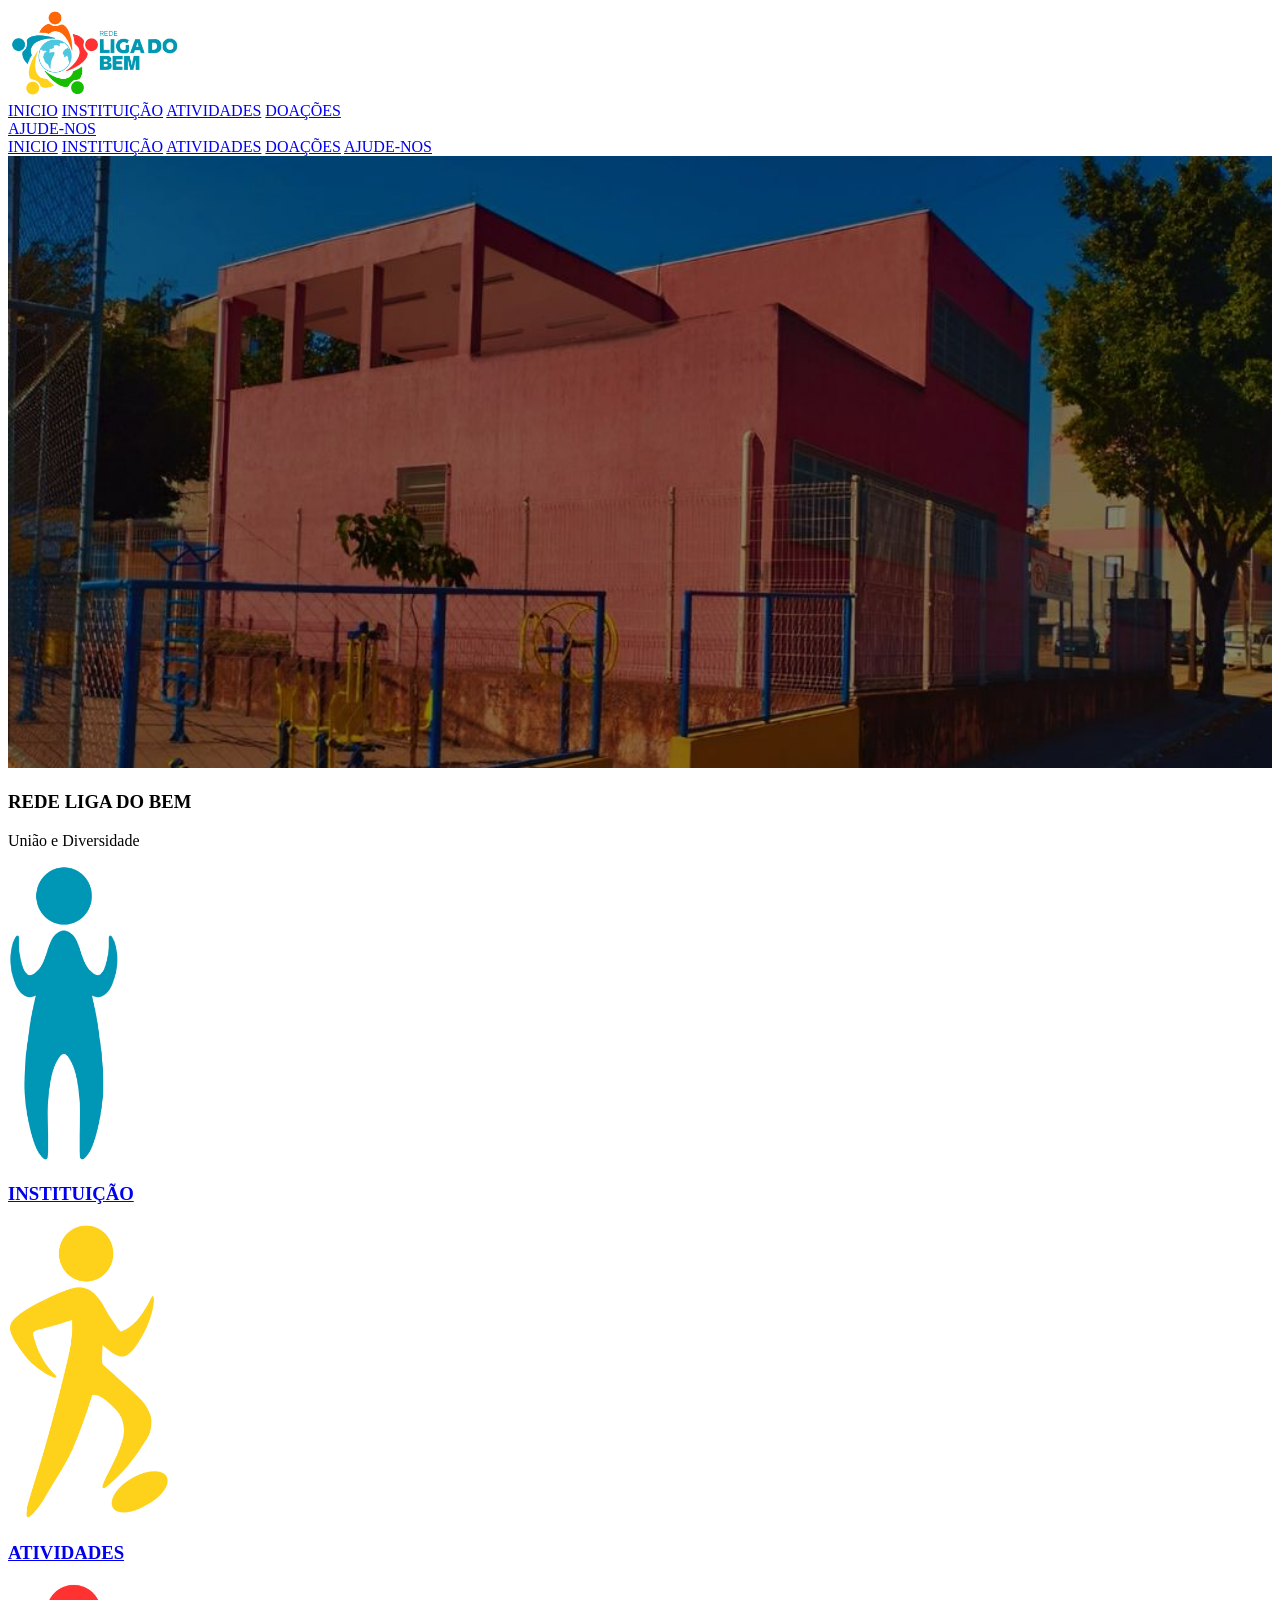
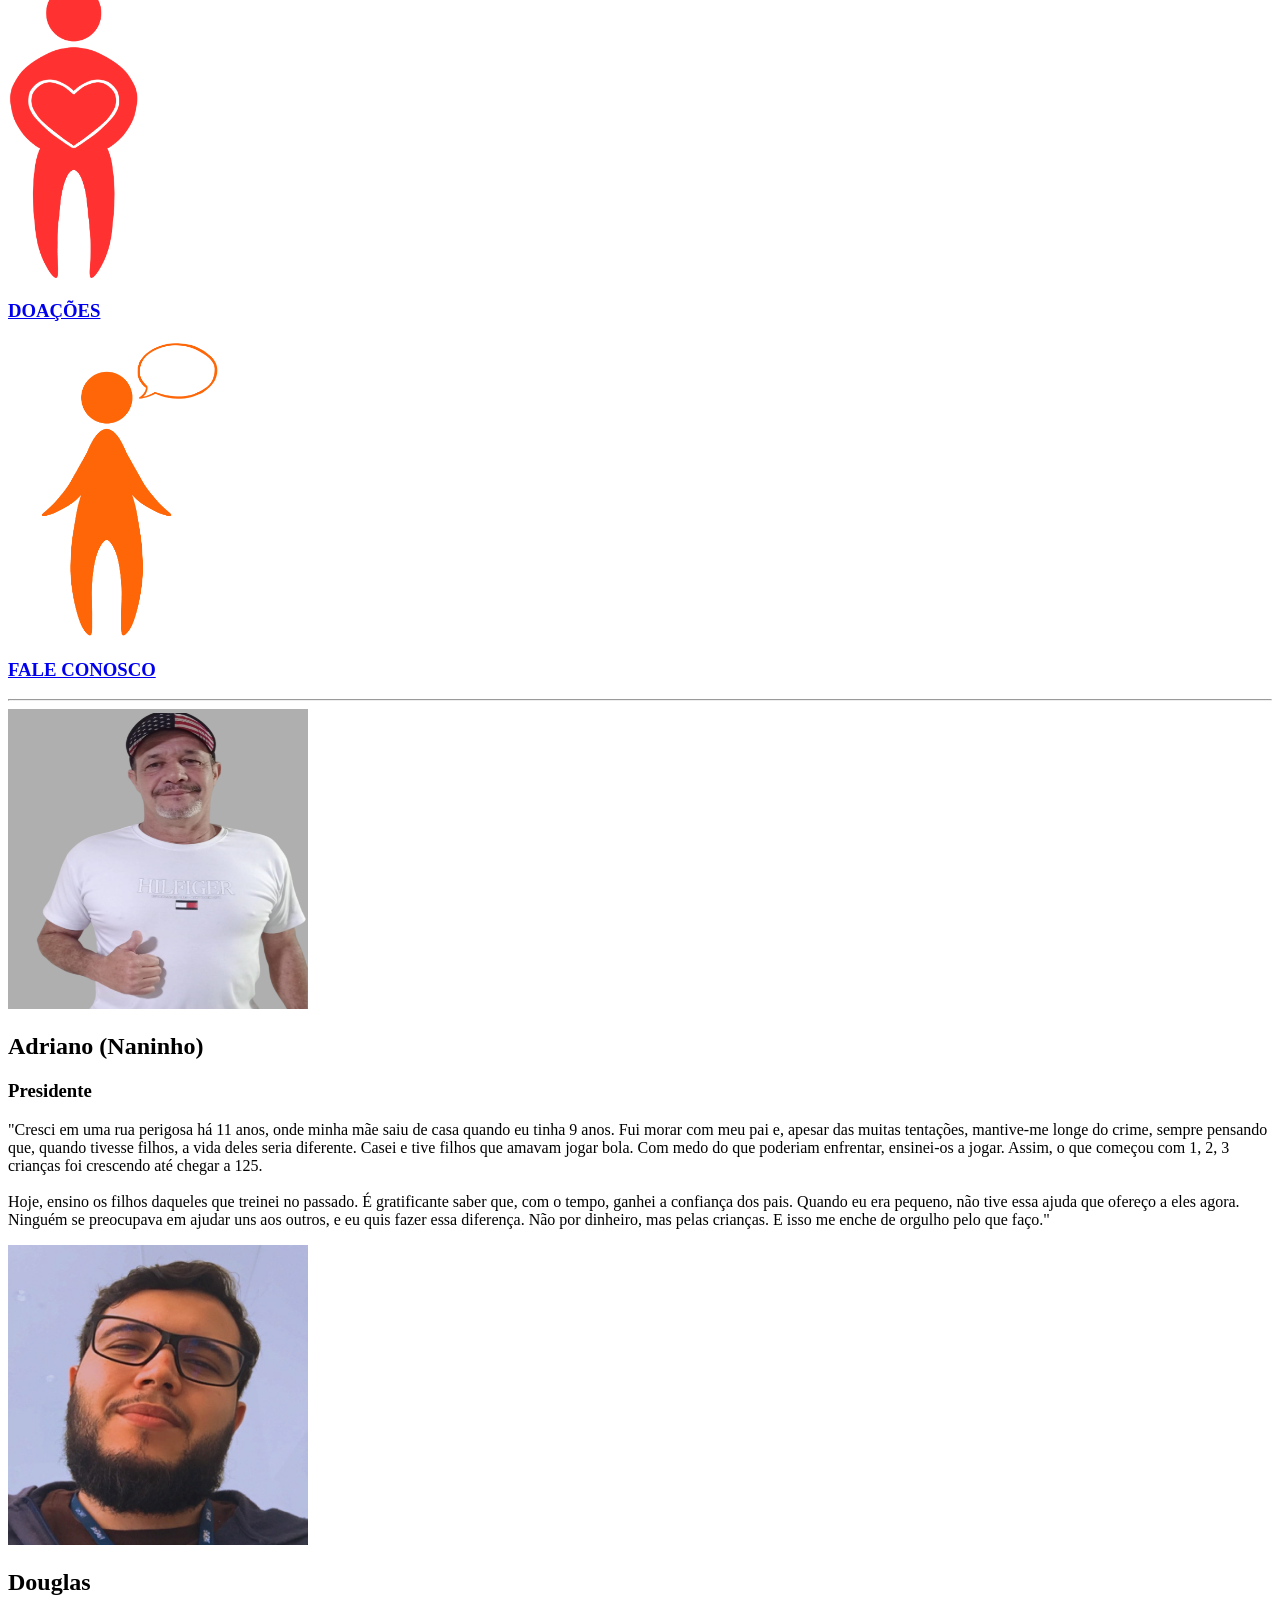
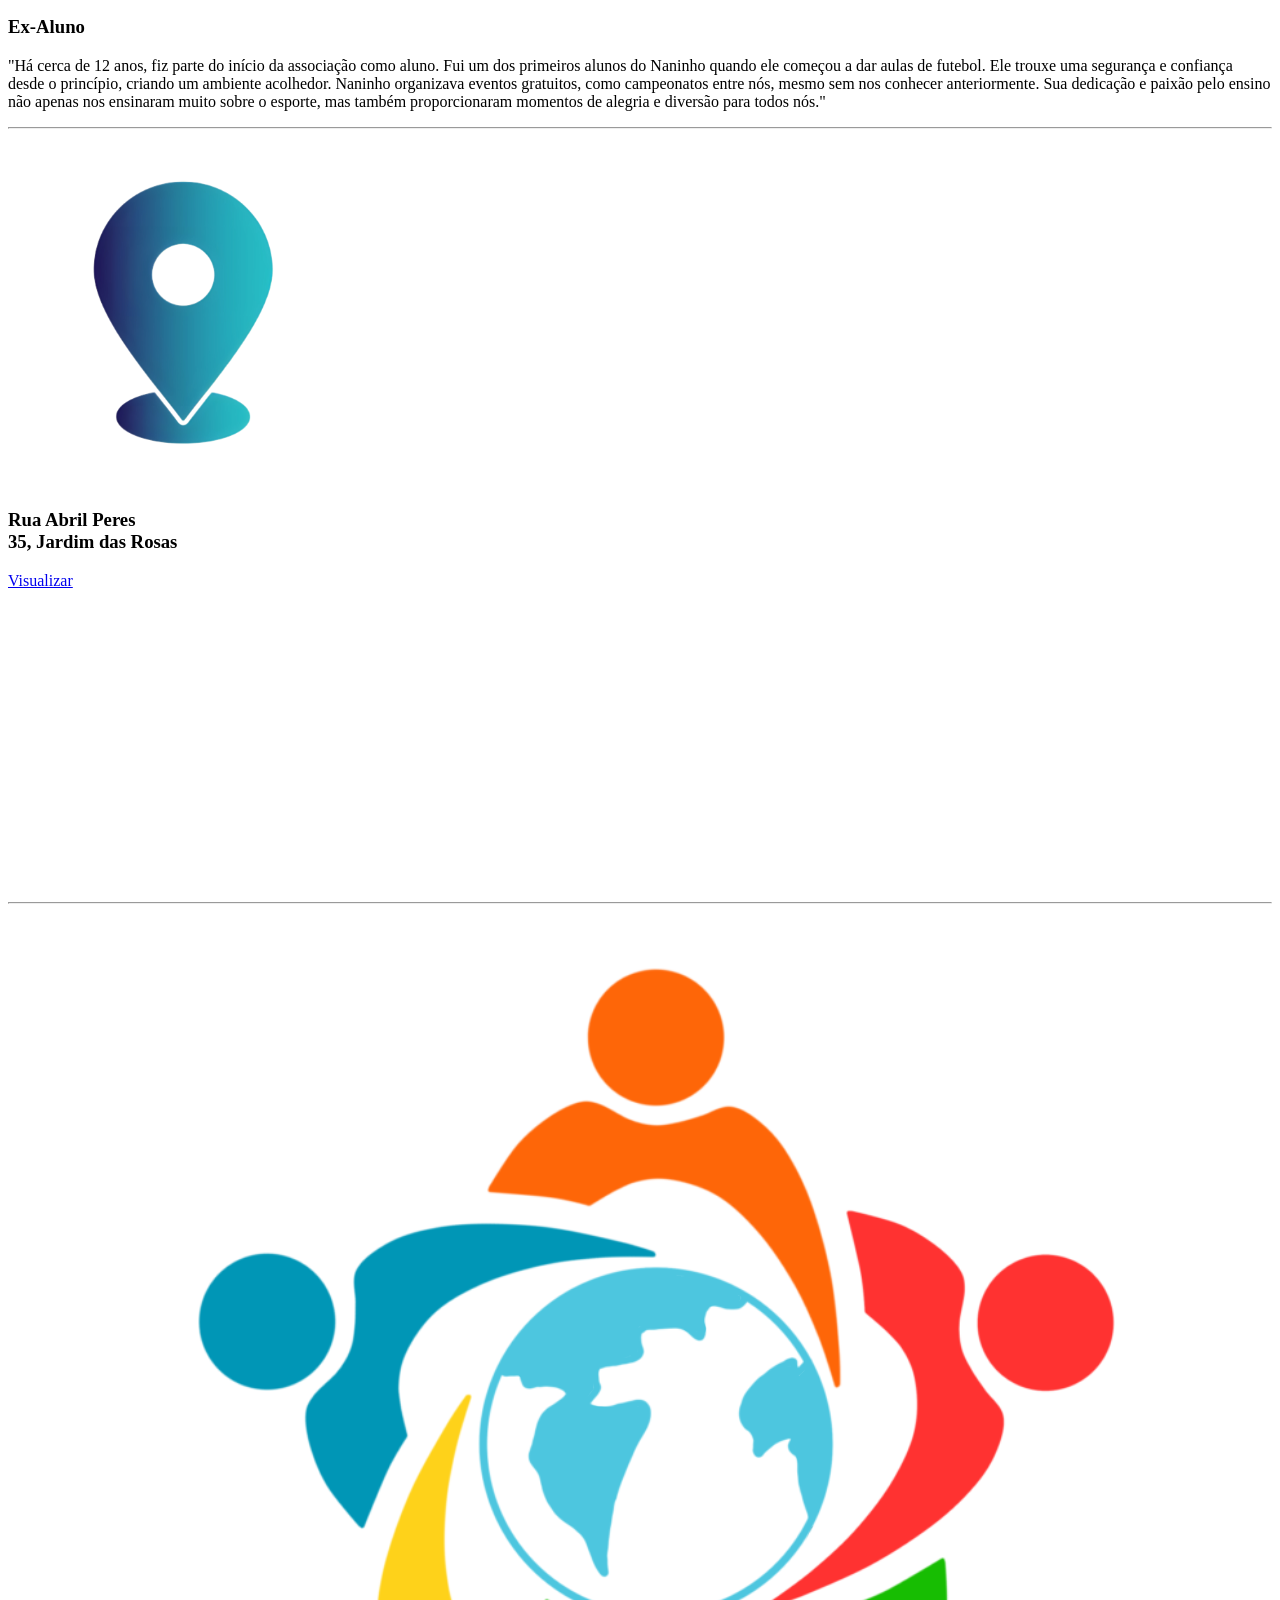
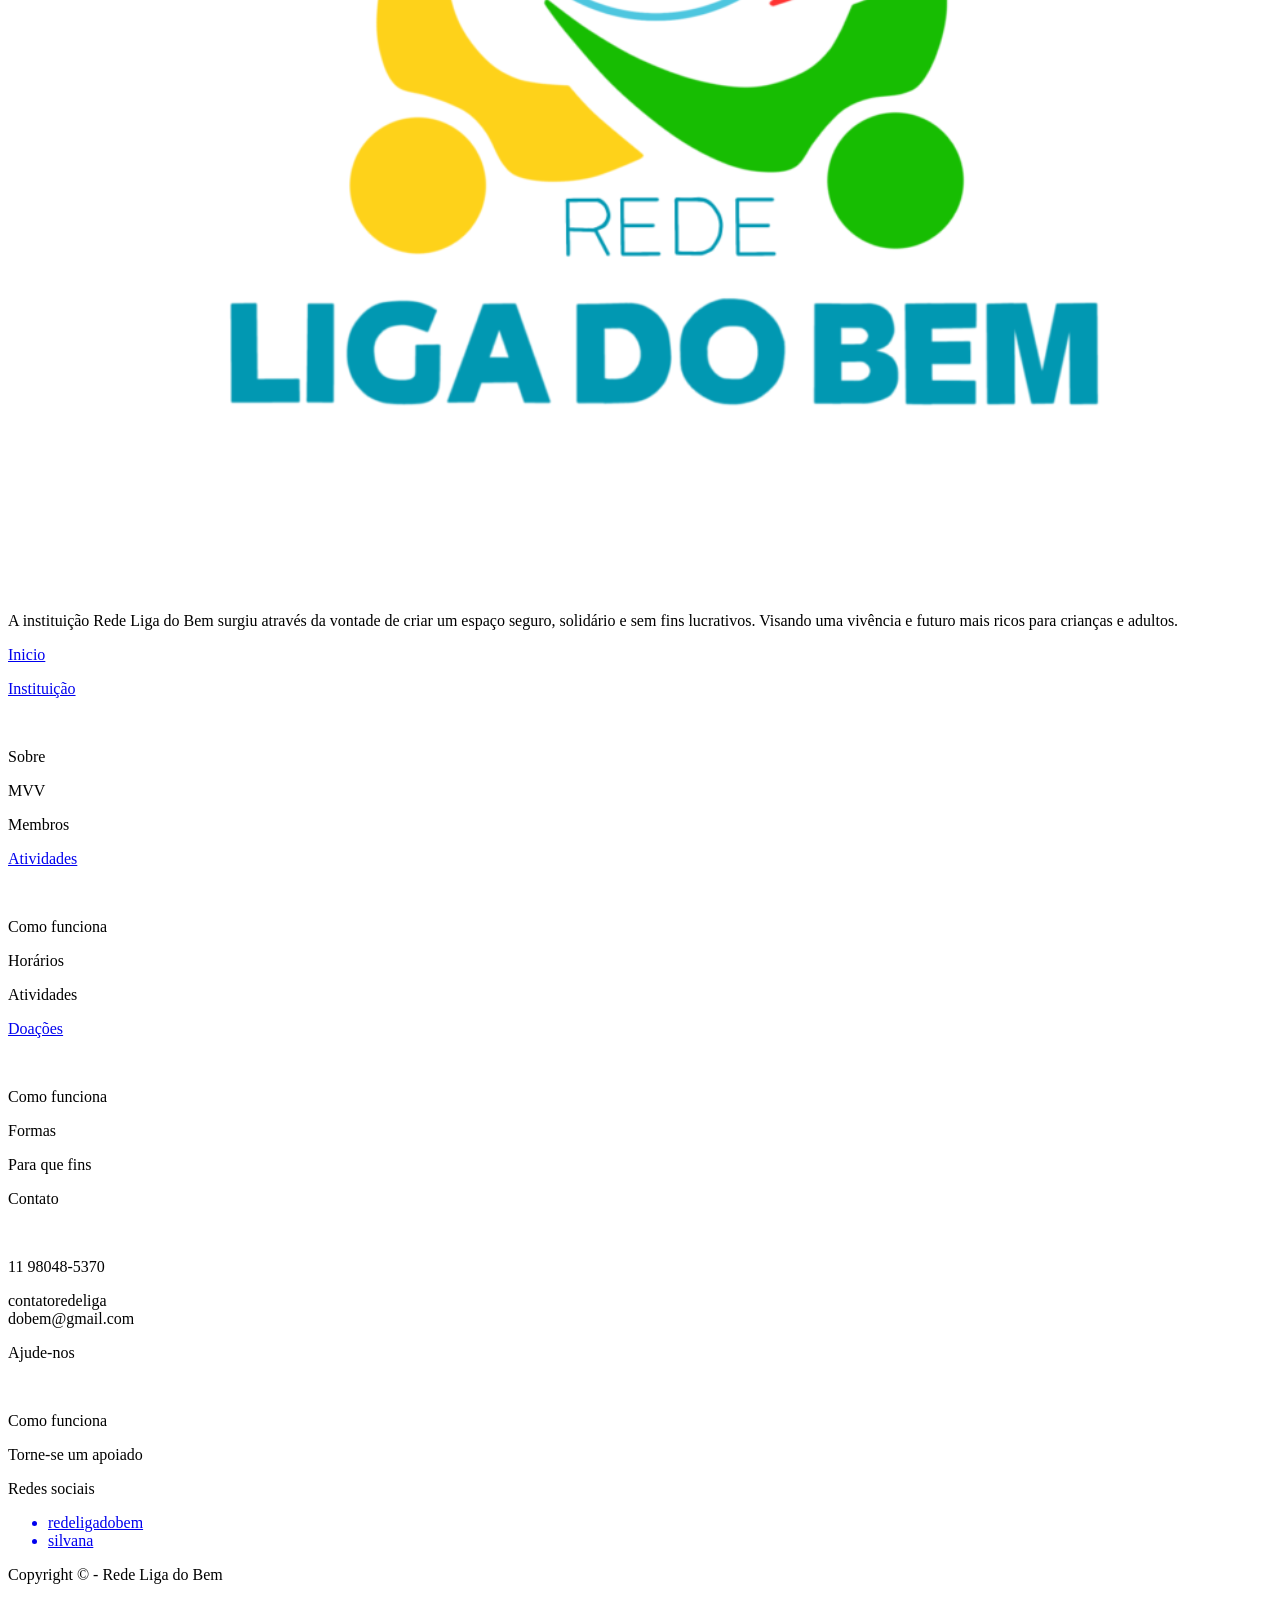
==== index.html @ 4357d56d "Segunda metade" ====
<!DOCTYPE html>
<html lang="pt-br">
<head>
    <meta charset="UTF-8">
    <meta name="viewport" content="width=device-width, initial-scale=1.0">
    <title>Rede Liga do Bem</title>
    <link rel="stylesheet" href="https://cdnjs.cloudflare.com/ajax/libs/font-awesome/4.7.0/css/font-awesome.min.css">
    <link rel="stylesheet" href="./CSS/Inicio/global.css">
</head>
<body>
    <header>
        <div class="logo">
            <a href="./index.html"><img src="./Imagens/LogoColorida.png" alt="Logo Colorida" height="90px" width="175px"></a>
        </div>
        <div class="buttonsH">
            <a href="./index.html">INICIO</a>
            <a href="./HTML/Instituição.html">INSTITUIÇÃO</a>
            <a href="./HTML/Atividades.html">ATIVIDADES</a>
            <a href="./HTML/doações.html">DOAÇÕES</a>
        </div>
        <div class="help">
            <a href="./HTML/Faleconosco.html" class="helpB">AJUDE-NOS</a>
        </div>
        <!-- BOTÃO HAMBURGUER PARA O MOBILE -->
        <div class="hamburguer" onclick="toggleMenu()">
            <div class="bar1"></div>
            <div class="bar2"></div>
            <div class="bar3"></div>
        </div>
        <!-- Botões do menu hamburguer -->
        <div class="overlay" id="overlay">
            <div class="closeButton" id="hamburguer" onclick="fechar()">
                <div class="bar1" id="bar1"></div>
                <div class="bar3" id="bar3"></div>
            </div>
            <div class="overlayButtons">
                <a href="./index.html">INICIO</a>
                <a href="./HTML/Instituição.html">INSTITUIÇÃO</a>
                <a href="./HTML/Atividades.html">ATIVIDADES</a>
                <a href="./HTML/doações.html">DOAÇÕES</a>
                <a href="./HTML/Faleconosco.html">AJUDE-NOS</a>
            </div>
        </div>
    </header>

    <main>
        <div class="banner">
            <img src="./Imagens/bannerFixo.jpg" alt="Banner da Instituição" class="bannerImage" width="100%">
            <h3 class="titleB">REDE LIGA DO BEM</h3>
            <p class="subtitleB">União e Diversidade</p>
        </div>
        <div class="cards">
            <a href="./HTML/Instituição.html">
                <div class="card">
                    <img src="./Imagens/InstituiçãoCard.png" alt="" width="110px" height="295px">
                    <h3 class="InstituiçãoText">INSTITUIÇÃO</h3>
                </div>
            </a>
            <a href="./HTML/Atividades.html">
                <div class="card">
                    <img src="./Imagens/AtividadesCard.png" alt="" width="160px" height="295px">
                    <h3 class="AtividadesText">ATIVIDADES</h3>
                </div>
            </a>
            <a href="./HTML/doações.html">
                <div class="card">
                    <img src="./Imagens/DoaçõesCard.png" alt="" width="130px" height="295px">
                    <h3 class="DoaçõesText">DOAÇÕES</h3>
                </div>
            </a>
            <a href="./HTML/">
                <div class="card">
                    <img src="./Imagens/FaleConoscoCard.png" alt="" width="210px" height="295px">
                    <h3 class="FaleConoscoText">FALE CONOSCO</h3>
                </div>
            </a>
        </div>
    <hr>
        <div class="relatoSpace">
            <div class="relato">
                <div class="relatoNaninho">
                        <img src="./Imagens/Naninho.png" alt="" width="300px" height="300px">
                    <div class="textRelato">
                        <h2>Adriano (Naninho)</h2>
                        <h3 class="subtitleRelatos">Presidente</h3>
                        <p>
                            "Cresci em uma rua perigosa há 11 anos, onde minha mãe saiu de casa quando eu tinha 9 anos. Fui morar com meu pai e, apesar das muitas tentações, mantive-me longe do crime, sempre pensando que, quando tivesse filhos, a vida deles seria diferente. Casei e tive filhos que amavam jogar bola. Com medo do que poderiam enfrentar, ensinei-os a jogar. Assim, o que começou com 1, 2, 3 crianças foi crescendo até chegar a 125.
                            
                            <br> <br>

                            Hoje, ensino os filhos daqueles que treinei no passado. É gratificante saber que, com o tempo, ganhei a confiança dos pais. Quando eu era pequeno, não tive essa ajuda que ofereço a eles agora. Ninguém se preocupava em ajudar uns aos outros, e eu quis fazer essa diferença. Não por dinheiro, mas pelas crianças. E isso me enche de orgulho pelo que faço."</p>
                    </div>
                </div>
                <div class="relatoExAluno">
                        <img src="./Imagens/Douglas.PNG" alt="" width="300px" height="300px">
                    <div class="textRelato">
                        <h2>Douglas</h2>
                        <h3 class="subtitleRelatos">Ex-Aluno</h3>
                        <p>"Há cerca de 12 anos, fiz parte do início da associação como aluno. Fui um dos primeiros alunos do Naninho quando ele começou a dar aulas de futebol. Ele trouxe uma segurança e confiança desde o princípio, criando um ambiente acolhedor. Naninho organizava eventos gratuitos, como campeonatos entre nós, mesmo sem nos conhecer anteriormente. Sua dedicação e paixão pelo ensino não apenas nos ensinaram muito sobre o esporte, mas também proporcionaram momentos de alegria e diversão para todos nós."</p>
                    </div>
                </div>
            </div>
        </div>
    <hr>
        <div class="map">
            <div class="textM">
                <img src="./Imagens/Map.png" alt="Mapa" height="350px" width="350px">
                <h3>Rua Abril Peres <br> 35, Jardim das Rosas</h3>

                <a href="https://maps.app.goo.gl/ki5ToanfVXdyoVK6A" class="MapButton">Visualizar</a>
            </div>

            <div class="mapIframe">
                <iframe src="https://www.google.com/maps/embed?pb=!1m18!1m12!1m3!1d3654.4710035780486!2d-46.79554512378554!3d-23.65910856519232!2m3!1f0!2f0!3f0!3m2!1i1024!2i768!4f13.1!3m3!1m2!1s0x94ce53733dc6fa9f%3A0x3237b9a6fccc693e!2sR.%20Abril%20Peres%2C%2035%20-%20Jardim%20das%20Rosas%20(Zona%20Sul)%2C%20S%C3%A3o%20Paulo%20-%20SP%2C%2005893-010!5e0!3m2!1sen!2sbr!4v1718642936352!5m2!1sen!2sbr" width="300px" height="300px" style="border:0;" allowfullscreen="" loading="lazy" referrerpolicy="no-referrer-when-downgrade"></iframe>
            </div>
        </div>
    </main>

    <hr>

    <footer>
        <div class="LogoSpaceF">
           <a href="./index.html"> <img src="./Imagens/LogoVRGB.png" alt="Logo Colorida" class="Logof"></a>
        </div>
        <div class="textF">
            <p>A instituição Rede Liga do Bem surgiu através da vontade de criar um espaço seguro, solidário 
                e sem fins lucrativos. Visando uma vivência e futuro mais ricos para crianças e adultos.
            </p>
        </div>

        <div class="buttonsF">
            <div class="fdivEspecial">
                <p class="titleF"><a href="./index.html">Inicio</a></p>
            </div>

            <div class="fdiv">
                <p class="titleF"><a href="./HTML/Instituição.html">Instituição</a></p><br>
                <p class="othersF">Sobre</p> 
                <p class="othersF">MVV</p>
                <p class="othersF">Membros</p>
            </div>
    
            <div class="fdiv">
                <p class="titleF"><a href="./HTML/Atividades.html">Atividades</a></p><br>
                <p class="othersF">Como funciona</p>
                <p class="othersF">Horários</p>
                <p class="othersF">Atividades</p>
            </div>
    
            <div class="fdiv">
                <p class="titleF"><a href="./HTML/doações.html">Doações</a></p><br>
                <p class="othersF">Como funciona</p>
                <p class="othersF">Formas</p>
                <p class="othersF">Para que fins</p>
            </div>
    
            <div class="fdiv">
                <p class="titleF">Contato</p><br>
                <p class="numero">11 98048-5370</p>
                <p class="othersF">contatoredeliga<br>dobem@gmail.com</p>
            </div>
    
            <div class="fdiv">
                <p class="titleF">Ajude-nos</p><br>
                <p class="othersF">Como funciona</p>
                <p class="othersF">Torne-se um apoiado</p>
            </div>
    
            <div class="fdiv">
                <p class="titleF">Redes sociais</p> 
                <ul>
                    <a href="https://www.instagram.com/redeligadobem?igsh=MXdjbzh2Ng==qYndzZ2t">
                        <li>
                            <span class="icone"><i class="bi bi-instagram"></i></span>
                            <span class="texto">redeligadobem</span>
                        </li>
                    </a>
                    <a href="https://wa.me/5511980485370" class="RS">
                        <li>
                            <span class="icone"><i class="bi bi-whatsapp"></i></span>
                            <span class="texto">silvana</span>
                        </li>
                    </a>
                </ul>
            </div>
            
        </div>

        <div class="copyrightF">
            <p class="copy">Copyright © - Rede Liga do Bem</p>
        </div>
    </footer>

    <script src="./JS/HeaderResponsivo.js"></script>
    <script src="./JS/Inicio.js"></script>
</body>
</html>
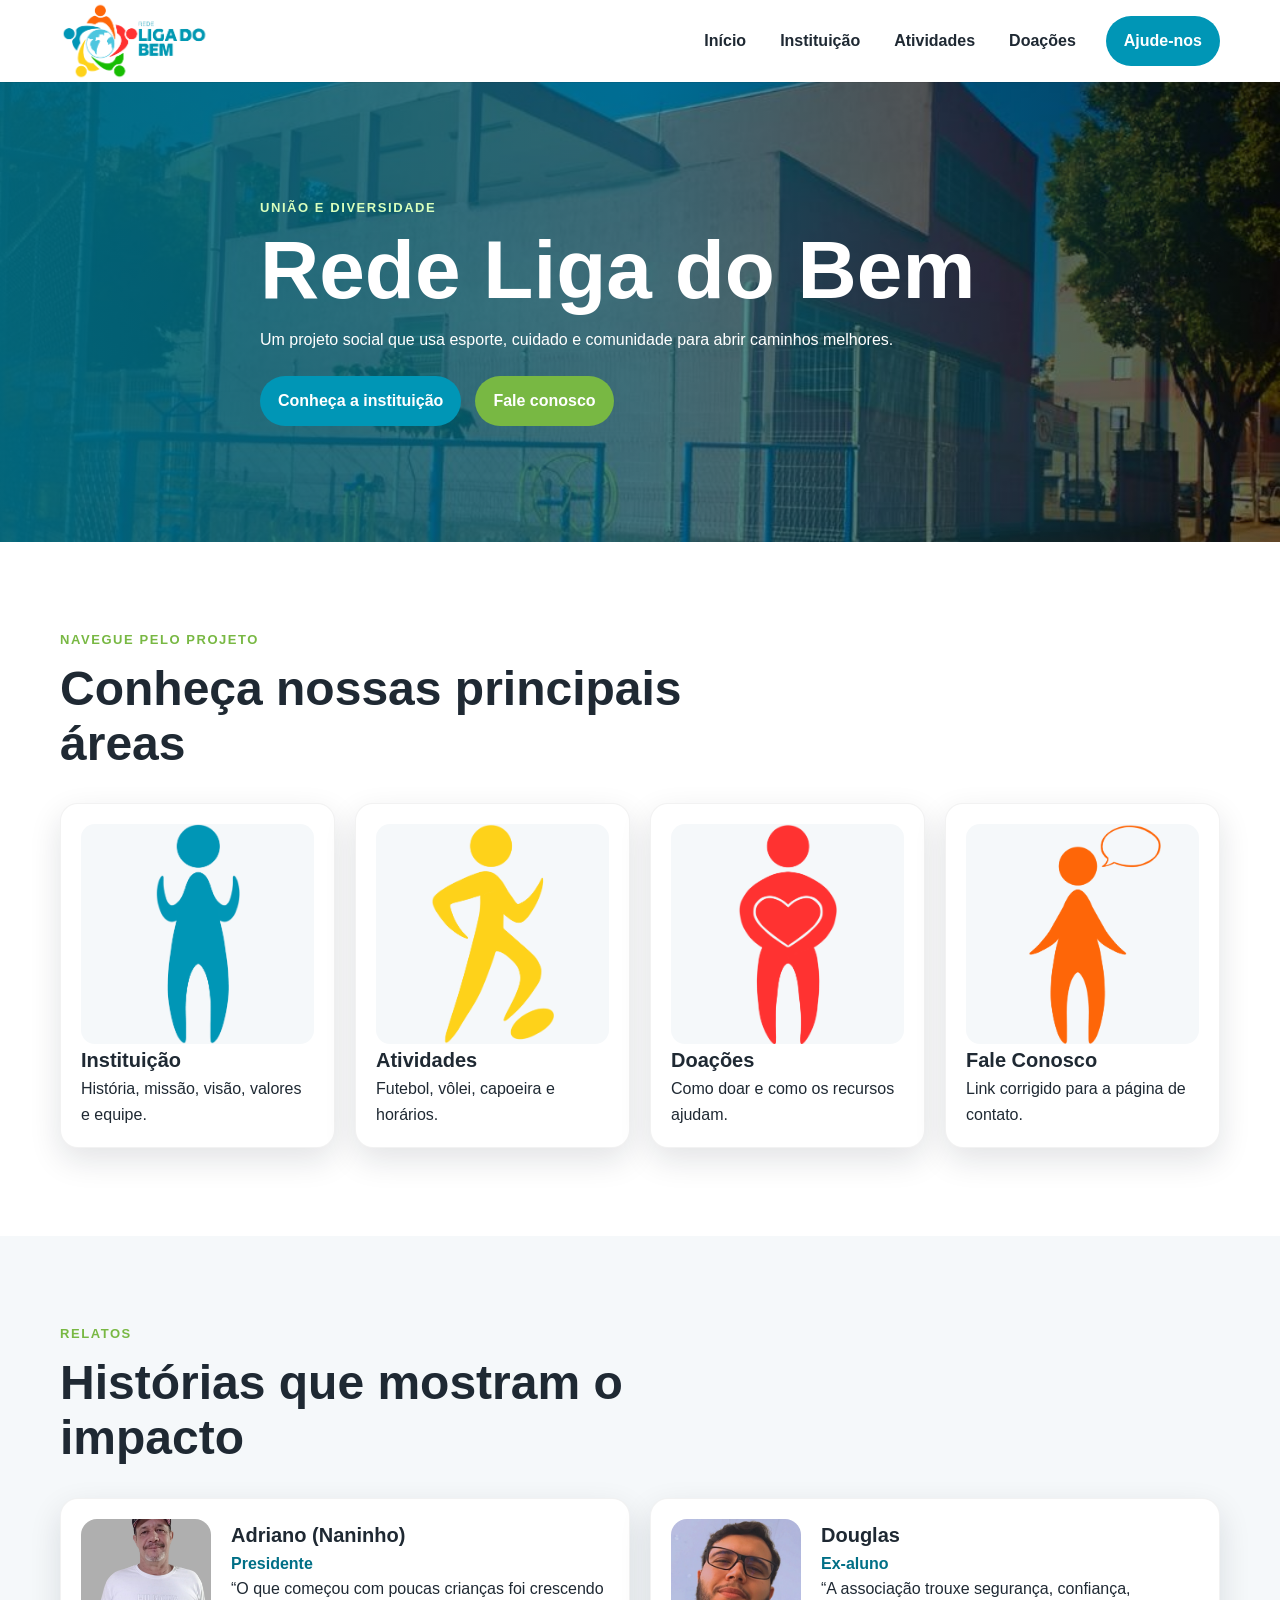
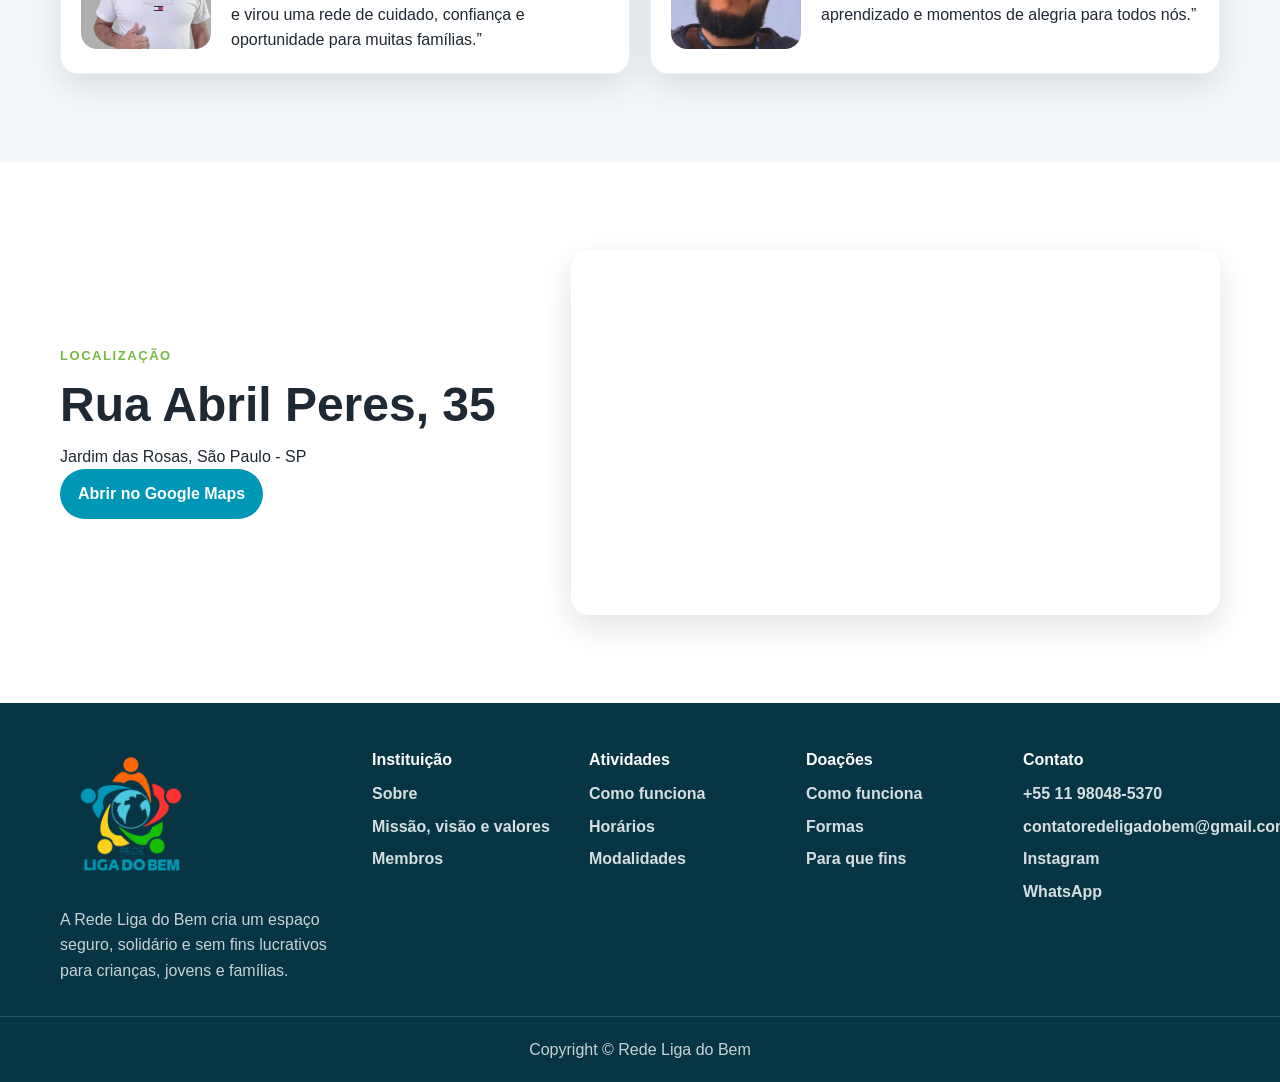
==== commit 70b8f1fb: "Refatora home com estrutura semântica e links corrigidos" ====
--- a/index.html
+++ b/index.html
@@ -1,197 +1,53 @@
 <!DOCTYPE html>
-<html lang="pt-br">
+<html lang="pt-BR">
 <head>
-    <meta charset="UTF-8">
-    <meta name="viewport" content="width=device-width, initial-scale=1.0">
-    <title>Rede Liga do Bem</title>
-    <link rel="stylesheet" href="https://cdnjs.cloudflare.com/ajax/libs/font-awesome/4.7.0/css/font-awesome.min.css">
-    <link rel="stylesheet" href="./CSS/Inicio/global.css">
+  <meta charset="UTF-8">
+  <meta name="viewport" content="width=device-width, initial-scale=1.0">
+  <title>Rede Liga do Bem | Início</title>
+  <meta name="description" content="Conheça a Rede Liga do Bem, uma instituição que promove atividades sociais, esportivas e educativas para crianças, jovens e famílias.">
+  <meta property="og:title" content="Rede Liga do Bem">
+  <meta property="og:description" content="Conheça o trabalho social da Rede Liga do Bem.">
+  <meta property="og:image" content="https://isaacjesusjj.github.io/PROJETO-EXTENSAO---SANTA-CASA-2026/Imagens/LogoColorida.png">
+  <meta property="og:type" content="website">
+  <link rel="stylesheet" href="./CSS/site.css">
+  <script src="./JS/main.js" defer></script>
 </head>
 <body>
-    <header>
-        <div class="logo">
-            <a href="./index.html"><img src="./Imagens/LogoColorida.png" alt="Logo Colorida" height="90px" width="175px"></a>
-        </div>
-        <div class="buttonsH">
-            <a href="./index.html">INICIO</a>
-            <a href="./HTML/Instituição.html">INSTITUIÇÃO</a>
-            <a href="./HTML/Atividades.html">ATIVIDADES</a>
-            <a href="./HTML/doações.html">DOAÇÕES</a>
-        </div>
-        <div class="help">
-            <a href="./HTML/Faleconosco.html" class="helpB">AJUDE-NOS</a>
-        </div>
-        <!-- BOTÃO HAMBURGUER PARA O MOBILE -->
-        <div class="hamburguer" onclick="toggleMenu()">
-            <div class="bar1"></div>
-            <div class="bar2"></div>
-            <div class="bar3"></div>
-        </div>
-        <!-- Botões do menu hamburguer -->
-        <div class="overlay" id="overlay">
-            <div class="closeButton" id="hamburguer" onclick="fechar()">
-                <div class="bar1" id="bar1"></div>
-                <div class="bar3" id="bar3"></div>
-            </div>
-            <div class="overlayButtons">
-                <a href="./index.html">INICIO</a>
-                <a href="./HTML/Instituição.html">INSTITUIÇÃO</a>
-                <a href="./HTML/Atividades.html">ATIVIDADES</a>
-                <a href="./HTML/doações.html">DOAÇÕES</a>
-                <a href="./HTML/Faleconosco.html">AJUDE-NOS</a>
-            </div>
-        </div>
-    </header>
+  <a class="skip-link" href="#conteudo">Pular para o conteúdo</a>
+  <header class="site-header">
+    <div class="container header-content">
+      <a class="brand" href="./index.html" aria-label="Ir para o início"><img src="./Imagens/LogoColorida.png" alt="Logo da Rede Liga do Bem"></a>
+      <nav class="desktop-nav" aria-label="Menu principal">
+        <a href="./index.html">Início</a><a href="./HTML/Instituição.html">Instituição</a><a href="./HTML/Atividades.html">Atividades</a><a href="./HTML/doações.html">Doações</a>
+      </nav>
+      <a class="btn btn-primary header-cta" href="./HTML/Faleconosco.html">Ajude-nos</a>
+      <button class="menu-button" type="button" aria-label="Abrir menu" aria-expanded="false" aria-controls="menu-mobile"><span></span><span></span><span></span></button>
+    </div>
+    <div class="mobile-menu" id="menu-mobile" aria-hidden="true"><div class="mobile-menu-panel"><button class="close-menu-button" type="button" aria-label="Fechar menu">×</button><nav aria-label="Menu mobile"><a href="./index.html">Início</a><a href="./HTML/Instituição.html">Instituição</a><a href="./HTML/Atividades.html">Atividades</a><a href="./HTML/doações.html">Doações</a><a href="./HTML/Faleconosco.html">Fale Conosco</a></nav></div></div>
+  </header>
 
-    <main>
-        <div class="banner">
-            <img src="./Imagens/bannerFixo.jpg" alt="Banner da Instituição" class="bannerImage" width="100%">
-            <h3 class="titleB">REDE LIGA DO BEM</h3>
-            <p class="subtitleB">União e Diversidade</p>
-        </div>
-        <div class="cards">
-            <a href="./HTML/Instituição.html">
-                <div class="card">
-                    <img src="./Imagens/InstituiçãoCard.png" alt="" width="110px" height="295px">
-                    <h3 class="InstituiçãoText">INSTITUIÇÃO</h3>
-                </div>
-            </a>
-            <a href="./HTML/Atividades.html">
-                <div class="card">
-                    <img src="./Imagens/AtividadesCard.png" alt="" width="160px" height="295px">
-                    <h3 class="AtividadesText">ATIVIDADES</h3>
-                </div>
-            </a>
-            <a href="./HTML/doações.html">
-                <div class="card">
-                    <img src="./Imagens/DoaçõesCard.png" alt="" width="130px" height="295px">
-                    <h3 class="DoaçõesText">DOAÇÕES</h3>
-                </div>
-            </a>
-            <a href="./HTML/">
-                <div class="card">
-                    <img src="./Imagens/FaleConoscoCard.png" alt="" width="210px" height="295px">
-                    <h3 class="FaleConoscoText">FALE CONOSCO</h3>
-                </div>
-            </a>
-        </div>
-    <hr>
-        <div class="relatoSpace">
-            <div class="relato">
-                <div class="relatoNaninho">
-                        <img src="./Imagens/Naninho.png" alt="" width="300px" height="300px">
-                    <div class="textRelato">
-                        <h2>Adriano (Naninho)</h2>
-                        <h3 class="subtitleRelatos">Presidente</h3>
-                        <p>
-                            "Cresci em uma rua perigosa há 11 anos, onde minha mãe saiu de casa quando eu tinha 9 anos. Fui morar com meu pai e, apesar das muitas tentações, mantive-me longe do crime, sempre pensando que, quando tivesse filhos, a vida deles seria diferente. Casei e tive filhos que amavam jogar bola. Com medo do que poderiam enfrentar, ensinei-os a jogar. Assim, o que começou com 1, 2, 3 crianças foi crescendo até chegar a 125.
-                            
-                            <br> <br>
+  <main id="conteudo">
+    <section class="hero">
+      <img class="hero-image" src="./Imagens/bannerFixo.jpg" alt="Crianças e jovens participando das atividades da Rede Liga do Bem">
+      <div class="hero-overlay"></div>
+      <div class="container hero-content"><p class="eyebrow">União e diversidade</p><h1>Rede Liga do Bem</h1><p>Um projeto social que usa esporte, cuidado e comunidade para abrir caminhos melhores.</p><div class="hero-actions"><a class="btn btn-primary" href="./HTML/Instituição.html">Conheça a instituição</a><a class="btn btn-secondary" href="./HTML/Faleconosco.html">Fale conosco</a></div></div>
+    </section>
 
-                            Hoje, ensino os filhos daqueles que treinei no passado. É gratificante saber que, com o tempo, ganhei a confiança dos pais. Quando eu era pequeno, não tive essa ajuda que ofereço a eles agora. Ninguém se preocupava em ajudar uns aos outros, e eu quis fazer essa diferença. Não por dinheiro, mas pelas crianças. E isso me enche de orgulho pelo que faço."</p>
-                    </div>
-                </div>
-                <div class="relatoExAluno">
-                        <img src="./Imagens/Douglas.PNG" alt="" width="300px" height="300px">
-                    <div class="textRelato">
-                        <h2>Douglas</h2>
-                        <h3 class="subtitleRelatos">Ex-Aluno</h3>
-                        <p>"Há cerca de 12 anos, fiz parte do início da associação como aluno. Fui um dos primeiros alunos do Naninho quando ele começou a dar aulas de futebol. Ele trouxe uma segurança e confiança desde o princípio, criando um ambiente acolhedor. Naninho organizava eventos gratuitos, como campeonatos entre nós, mesmo sem nos conhecer anteriormente. Sua dedicação e paixão pelo ensino não apenas nos ensinaram muito sobre o esporte, mas também proporcionaram momentos de alegria e diversão para todos nós."</p>
-                    </div>
-                </div>
-            </div>
-        </div>
-    <hr>
-        <div class="map">
-            <div class="textM">
-                <img src="./Imagens/Map.png" alt="Mapa" height="350px" width="350px">
-                <h3>Rua Abril Peres <br> 35, Jardim das Rosas</h3>
+    <section class="section container" aria-labelledby="atalhos"><div class="section-heading"><p class="eyebrow">Navegue pelo projeto</p><h2 id="atalhos">Conheça nossas principais áreas</h2></div><div class="cards-grid feature-grid">
+      <a class="feature-card" href="./HTML/Instituição.html"><img src="./Imagens/InstituiçãoCard.png" alt="Imagem representando a instituição" loading="lazy"><h3>Instituição</h3><p>História, missão, visão, valores e equipe.</p></a>
+      <a class="feature-card" href="./HTML/Atividades.html"><img src="./Imagens/AtividadesCard.png" alt="Imagem representando atividades esportivas" loading="lazy"><h3>Atividades</h3><p>Futebol, vôlei, capoeira e horários.</p></a>
+      <a class="feature-card" href="./HTML/doações.html"><img src="./Imagens/DoaçõesCard.png" alt="Imagem representando doações" loading="lazy"><h3>Doações</h3><p>Como doar e como os recursos ajudam.</p></a>
+      <a class="feature-card" href="./HTML/Faleconosco.html"><img src="./Imagens/FaleConoscoCard.png" alt="Imagem representando contato" loading="lazy"><h3>Fale Conosco</h3><p>Link corrigido para a página de contato.</p></a>
+    </div></section>
 
-                <a href="https://maps.app.goo.gl/ki5ToanfVXdyoVK6A" class="MapButton">Visualizar</a>
-            </div>
+    <section class="section section-muted"><div class="container"><div class="section-heading"><p class="eyebrow">Relatos</p><h2>Histórias que mostram o impacto</h2></div><div class="cards-grid testimonial-grid">
+      <article class="testimonial-card"><img src="./Imagens/Naninho.png" alt="Foto de Adriano, conhecido como Naninho, presidente da Rede Liga do Bem" loading="lazy"><div><h3>Adriano (Naninho)</h3><p class="role">Presidente</p><p>“O que começou com poucas crianças foi crescendo e virou uma rede de cuidado, confiança e oportunidade para muitas famílias.”</p></div></article>
+      <article class="testimonial-card"><img src="./Imagens/Douglas.PNG" alt="Foto de Douglas, ex-aluno da Rede Liga do Bem" loading="lazy"><div><h3>Douglas</h3><p class="role">Ex-aluno</p><p>“A associação trouxe segurança, confiança, aprendizado e momentos de alegria para todos nós.”</p></div></article>
+    </div></div></section>
 
-            <div class="mapIframe">
-                <iframe src="https://www.google.com/maps/embed?pb=!1m18!1m12!1m3!1d3654.4710035780486!2d-46.79554512378554!3d-23.65910856519232!2m3!1f0!2f0!3f0!3m2!1i1024!2i768!4f13.1!3m3!1m2!1s0x94ce53733dc6fa9f%3A0x3237b9a6fccc693e!2sR.%20Abril%20Peres%2C%2035%20-%20Jardim%20das%20Rosas%20(Zona%20Sul)%2C%20S%C3%A3o%20Paulo%20-%20SP%2C%2005893-010!5e0!3m2!1sen!2sbr!4v1718642936352!5m2!1sen!2sbr" width="300px" height="300px" style="border:0;" allowfullscreen="" loading="lazy" referrerpolicy="no-referrer-when-downgrade"></iframe>
-            </div>
-        </div>
-    </main>
+    <section class="section container location-section"><div><p class="eyebrow">Localização</p><h2>Rua Abril Peres, 35</h2><p>Jardim das Rosas, São Paulo - SP</p><a class="btn btn-primary" href="https://maps.app.goo.gl/ki5ToanfVXdyoVK6A" target="_blank" rel="noopener noreferrer">Abrir no Google Maps</a></div><div class="map-container"><iframe title="Mapa com localização da Rede Liga do Bem" src="https://www.google.com/maps/embed?pb=!1m18!1m12!1m3!1d3654.4710035780486!2d-46.79554512378554!3d-23.65910856519232!2m3!1f0!2f0!3f0!3m2!1i1024!2i768!4f13.1!3m3!1m2!1s0x94ce53733dc6fa9f%3A0x3237b9a6fccc693e!2sR.%20Abril%20Peres%2C%2035%20-%20Jardim%20das%20Rosas%20(Zona%20Sul)%2C%20S%C3%A3o%20Paulo%20-%20SP%2C%2005893-010!5e0!3m2!1sen!2sbr!4v1718642936352!5m2!1sen!2sbr" loading="lazy" referrerpolicy="no-referrer-when-downgrade" allowfullscreen></iframe></div></section>
+  </main>
 
-    <hr>
-
-    <footer>
-        <div class="LogoSpaceF">
-           <a href="./index.html"> <img src="./Imagens/LogoVRGB.png" alt="Logo Colorida" class="Logof"></a>
-        </div>
-        <div class="textF">
-            <p>A instituição Rede Liga do Bem surgiu através da vontade de criar um espaço seguro, solidário 
-                e sem fins lucrativos. Visando uma vivência e futuro mais ricos para crianças e adultos.
-            </p>
-        </div>
-
-        <div class="buttonsF">
-            <div class="fdivEspecial">
-                <p class="titleF"><a href="./index.html">Inicio</a></p>
-            </div>
-
-            <div class="fdiv">
-                <p class="titleF"><a href="./HTML/Instituição.html">Instituição</a></p><br>
-                <p class="othersF">Sobre</p> 
-                <p class="othersF">MVV</p>
-                <p class="othersF">Membros</p>
-            </div>
-    
-            <div class="fdiv">
-                <p class="titleF"><a href="./HTML/Atividades.html">Atividades</a></p><br>
-                <p class="othersF">Como funciona</p>
-                <p class="othersF">Horários</p>
-                <p class="othersF">Atividades</p>
-            </div>
-    
-            <div class="fdiv">
-                <p class="titleF"><a href="./HTML/doações.html">Doações</a></p><br>
-                <p class="othersF">Como funciona</p>
-                <p class="othersF">Formas</p>
-                <p class="othersF">Para que fins</p>
-            </div>
-    
-            <div class="fdiv">
-                <p class="titleF">Contato</p><br>
-                <p class="numero">11 98048-5370</p>
-                <p class="othersF">contatoredeliga<br>dobem@gmail.com</p>
-            </div>
-    
-            <div class="fdiv">
-                <p class="titleF">Ajude-nos</p><br>
-                <p class="othersF">Como funciona</p>
-                <p class="othersF">Torne-se um apoiado</p>
-            </div>
-    
-            <div class="fdiv">
-                <p class="titleF">Redes sociais</p> 
-                <ul>
-                    <a href="https://www.instagram.com/redeligadobem?igsh=MXdjbzh2Ng==qYndzZ2t">
-                        <li>
-                            <span class="icone"><i class="bi bi-instagram"></i></span>
-                            <span class="texto">redeligadobem</span>
-                        </li>
-                    </a>
-                    <a href="https://wa.me/5511980485370" class="RS">
-                        <li>
-                            <span class="icone"><i class="bi bi-whatsapp"></i></span>
-                            <span class="texto">silvana</span>
-                        </li>
-                    </a>
-                </ul>
-            </div>
-            
-        </div>
-
-        <div class="copyrightF">
-            <p class="copy">Copyright © - Rede Liga do Bem</p>
-        </div>
-    </footer>
-
-    <script src="./JS/HeaderResponsivo.js"></script>
-    <script src="./JS/Inicio.js"></script>
+  <footer class="site-footer"><div class="container footer-grid"><div class="footer-about"><a href="./index.html"><img src="./Imagens/LogoVRGB.png" alt="Logo da Rede Liga do Bem"></a><p>A Rede Liga do Bem cria um espaço seguro, solidário e sem fins lucrativos para crianças, jovens e famílias.</p></div><nav class="footer-links" aria-label="Links úteis"><div><h2>Instituição</h2><a href="./HTML/Instituição.html#sobre">Sobre</a><a href="./HTML/Instituição.html#mvv">Missão, visão e valores</a><a href="./HTML/Instituição.html#membros">Membros</a></div><div><h2>Atividades</h2><a href="./HTML/Atividades.html#como-funciona">Como funciona</a><a href="./HTML/Atividades.html#horarios">Horários</a><a href="./HTML/Atividades.html#atividades">Modalidades</a></div><div><h2>Doações</h2><a href="./HTML/doações.html#como-funciona">Como funciona</a><a href="./HTML/doações.html#formas">Formas</a><a href="./HTML/doações.html#fins">Para que fins</a></div><div><h2>Contato</h2><a href="tel:+5511980485370">+55 11 98048-5370</a><a href="mailto:contatoredeligadobem@gmail.com">contatoredeligadobem@gmail.com</a><a href="https://www.instagram.com/redeligadobem" target="_blank" rel="noopener noreferrer" aria-label="Acessar Instagram da Rede Liga do Bem">Instagram</a><a href="https://wa.me/5511980485370" target="_blank" rel="noopener noreferrer" aria-label="Entrar em contato pelo WhatsApp">WhatsApp</a></div></nav></div><p class="copyright">Copyright © Rede Liga do Bem</p></footer>
 </body>
 </html>
--- a/CSS/site.css
+++ b/CSS/site.css
@@ -0,0 +1 @@
+:root{--azul:#0096b6;--azul-escuro:#006f86;--verde:#78b843;--fundo:#f5f8fa;--texto:#1f2933;--texto2:#52606d;--sombra:0 12px 32px rgba(15,23,42,.12);--raio:18px;--container:1160px}*{box-sizing:border-box;margin:0;padding:0}html{scroll-behavior:smooth}body{font-family:Arial,sans-serif;color:var(--texto);background:#fff;line-height:1.6;overflow-x:hidden}a{color:inherit;text-decoration:none}img{max-width:100%;height:auto;display:block}button,input,textarea{font:inherit}button{cursor:pointer;border:0}:focus-visible{outline:3px solid var(--verde);outline-offset:4px}.container{width:min(100% - 32px,var(--container));margin:auto}.skip-link{position:absolute;left:-999px;top:12px;background:var(--azul-escuro);color:#fff;padding:12px 16px;border-radius:8px;z-index:999}.skip-link:focus{left:12px}.site-header{position:sticky;top:0;z-index:100;background:#fff;box-shadow:0 1px 0 rgba(0,0,0,.08)}.header-content{min-height:82px;display:flex;align-items:center;gap:16px}.brand img{width:150px}.desktop-nav{margin-left:auto;display:flex;gap:6px}.desktop-nav a{padding:10px 14px;border-radius:999px;font-weight:700}.desktop-nav a:hover{background:var(--fundo);color:var(--azul-escuro)}.btn{display:inline-flex;align-items:center;justify-content:center;padding:12px 18px;border-radius:999px;font-weight:700}.btn-primary{background:var(--azul);color:#fff}.btn-secondary{background:var(--verde);color:#fff}.menu-button,.close-menu-button{display:none;background:var(--azul);color:#fff;border-radius:12px;width:46px;height:46px;align-items:center;justify-content:center}.menu-button span{display:block;width:22px;height:3px;background:#fff;border-radius:3px;margin:3px}.mobile-menu{position:fixed;inset:0;background:rgba(15,23,42,.45);opacity:0;pointer-events:none;transition:.2s}.mobile-menu.active{opacity:1;pointer-events:auto}.mobile-menu-panel{margin-left:auto;width:min(330px,88vw);min-height:100%;background:#fff;padding:20px;transform:translateX(100%);transition:.24s;box-shadow:var(--sombra)}.mobile-menu.active .mobile-menu-panel{transform:translateX(0)}.close-menu-button{display:flex;margin-left:auto;font-size:32px}.mobile-menu nav{display:grid;gap:10px;margin-top:28px}.mobile-menu nav a{padding:16px;border-radius:12px;font-weight:700;background:var(--fundo)}.hero{position:relative;min-height:460px;display:grid;align-items:center;overflow:hidden}.hero-page{min-height:340px}.hero-image,.hero-overlay{position:absolute;inset:0;width:100%;height:100%}.hero-image{object-fit:cover}.hero-overlay{background:linear-gradient(90deg,rgba(0,111,134,.88),rgba(0,150,182,.5),rgba(0,0,0,.2))}.hero-content{position:relative;color:#fff;max-width:760px}.eyebrow{color:var(--verde);font-weight:800;text-transform:uppercase;letter-spacing:.12em;font-size:13px;margin-bottom:10px}.hero .eyebrow{color:#d9ffbd}h1{font-size:clamp(40px,7vw,82px);line-height:1;margin-bottom:16px}h2{font-size:clamp(28px,4vw,48px);line-height:1.15;margin-bottom:12px}h3{font-size:20px}.hero-actions{display:flex;gap:14px;flex-wrap:wrap;margin-top:24px}.section{padding:clamp(48px,7vw,88px) 0}.section-muted{background:var(--fundo)}.section-heading{max-width:760px;margin-bottom:32px}.cards-grid{display:grid;gap:20px}.feature-grid,.three-grid,.activity-grid{grid-template-columns:repeat(auto-fit,minmax(240px,1fr))}.team-grid{grid-template-columns:repeat(auto-fit,minmax(190px,1fr))}.testimonial-grid{grid-template-columns:repeat(auto-fit,minmax(280px,1fr))}.feature-card,.info-card,.testimonial-card,.team-card,.activity-card,.contact-form,.donation-panel{background:#fff;border-radius:var(--raio);box-shadow:var(--sombra);border:1px solid rgba(0,0,0,.05);overflow:hidden}.feature-card,.info-card,.contact-form{padding:20px}.feature-card img{width:100%;height:220px;object-fit:contain;background:var(--fundo);border-radius:14px}.role{color:var(--azul-escuro);font-weight:800}.testimonial-card{display:grid;grid-template-columns:130px 1fr;gap:20px;padding:20px}.testimonial-card img{width:130px;height:130px;object-fit:cover;border-radius:16px}.location-section,.contact-hero{display:grid;grid-template-columns:.85fr 1.15fr;gap:32px;align-items:center}.map-container{width:100%;aspect-ratio:16/9;border-radius:var(--raio);overflow:hidden;box-shadow:var(--sombra)}.map-container iframe{width:100%;height:100%;border:0}.team-card{padding:16px;text-align:center}.team-card img,.activity-card img{width:100%;height:230px;object-fit:cover}.activity-card div{padding:20px}.wide-image{width:100%;border-radius:var(--raio);box-shadow:var(--sombra);margin-top:20px}.table-wrapper{overflow-x:auto}table{width:100%;border-collapse:collapse;background:#fff;min-width:620px}th,td{padding:16px;text-align:left;border-bottom:1px solid #d9e2e7}th{background:var(--azul-escuro);color:#fff}.donation-tabs{display:flex;gap:12px;flex-wrap:wrap;margin-bottom:16px}.tab-button{padding:12px 16px;border-radius:999px;font-weight:800;background:#fff;color:var(--azul-escuro);border:1px solid #d9e2e7}.tab-button.active{background:var(--azul);color:#fff}.tab-panel{display:none}.tab-panel.active{display:block}.donation-panel{padding:24px;display:grid;grid-template-columns:1fr 220px;gap:24px}.donation-panel img{width:220px;border-radius:14px}.contact-list{display:grid;gap:10px;margin-top:20px}.contact-list a{color:var(--azul-escuro);font-weight:800}.contact-form{display:grid;gap:16px}.form-field{display:grid;gap:6px}.form-field label{font-weight:800}.form-field input,.form-field textarea{width:100%;padding:14px 16px;border:1px solid #d9e2e7;border-radius:12px}.form-feedback{color:#4f8f2e;font-weight:800}.site-footer{background:#073544;color:#fff;padding-top:48px}.footer-grid{display:grid;grid-template-columns:280px 1fr;gap:32px}.footer-about p,.copyright{color:rgba(255,255,255,.78)}.footer-about img{width:140px;margin-bottom:16px}.footer-links{display:grid;grid-template-columns:repeat(4,minmax(140px,1fr));gap:20px}.footer-links h2{font-size:16px;margin-bottom:12px}.footer-links a{display:block;color:rgba(255,255,255,.84);font-weight:600;margin:7px 0}.copyright{text-align:center;padding:20px;border-top:1px solid rgba(255,255,255,.14);margin-top:32px}@media(max-width:900px){.desktop-nav,.header-cta{display:none}.menu-button{display:grid;margin-left:auto}.brand img{width:128px}.location-section,.contact-hero,.footer-grid,.donation-panel{grid-template-columns:1fr}.footer-links{grid-template-columns:repeat(2,minmax(140px,1fr))}}@media(max-width:560px){.container{width:min(100% - 24px,var(--container))}.hero{min-height:520px}.hero-actions .btn{width:100%}.testimonial-card{grid-template-columns:1fr}.testimonial-card img{width:100%;height:240px}.footer-links{grid-template-columns:1fr}.section{padding:48px 0}}
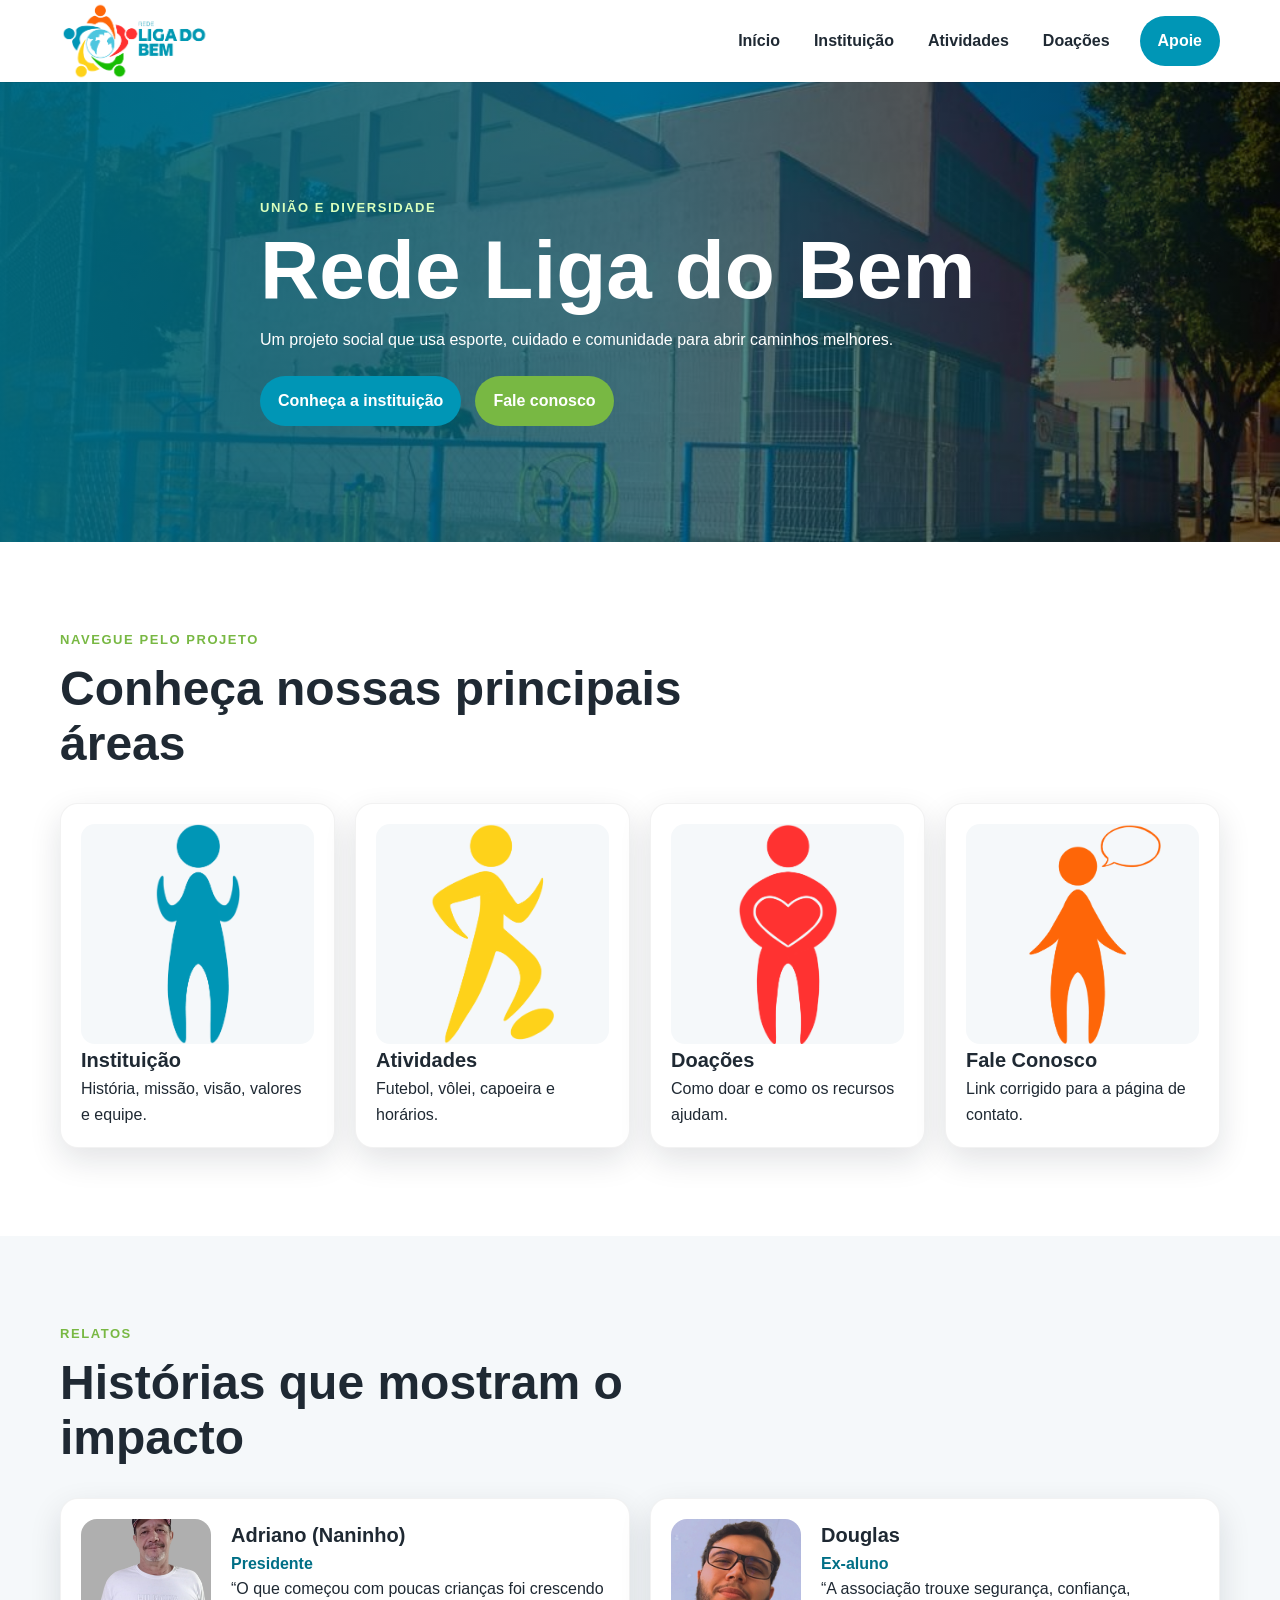
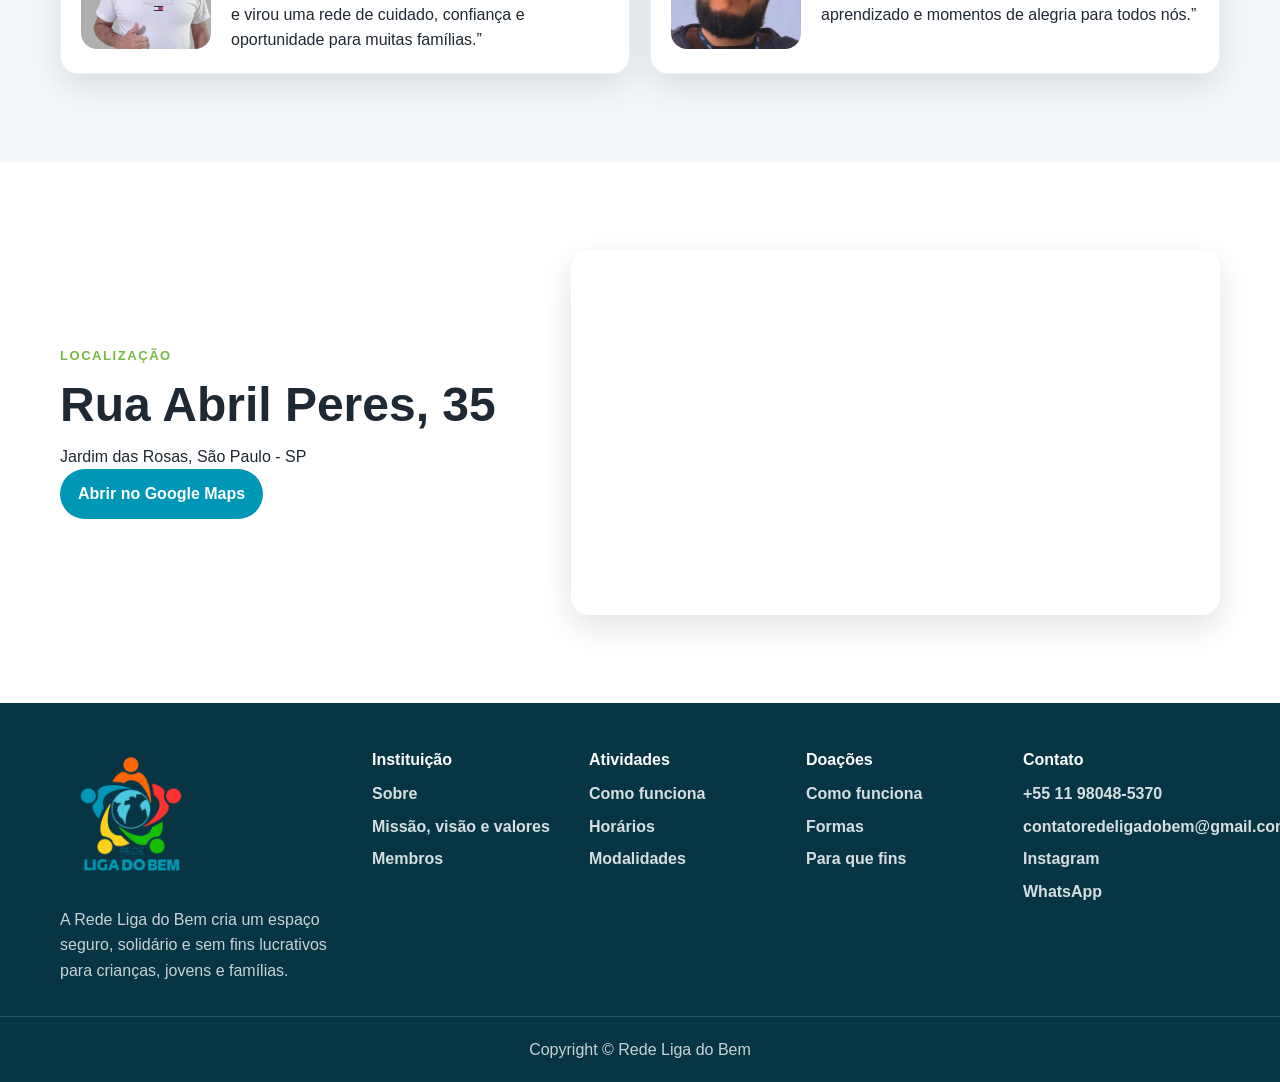
==== commit 8a43a363: "Change 'Ajude-nos' button text to 'Apoie'" ====
--- a/index.html
+++ b/index.html
@@ -20,7 +20,7 @@
       <nav class="desktop-nav" aria-label="Menu principal">
         <a href="./index.html">Início</a><a href="./HTML/Instituição.html">Instituição</a><a href="./HTML/Atividades.html">Atividades</a><a href="./HTML/doações.html">Doações</a>
       </nav>
-      <a class="btn btn-primary header-cta" href="./HTML/Faleconosco.html">Ajude-nos</a>
+      <a class="btn btn-primary header-cta" href="./HTML/Faleconosco.html">Apoie</a>
       <button class="menu-button" type="button" aria-label="Abrir menu" aria-expanded="false" aria-controls="menu-mobile"><span></span><span></span><span></span></button>
     </div>
     <div class="mobile-menu" id="menu-mobile" aria-hidden="true"><div class="mobile-menu-panel"><button class="close-menu-button" type="button" aria-label="Fechar menu">×</button><nav aria-label="Menu mobile"><a href="./index.html">Início</a><a href="./HTML/Instituição.html">Instituição</a><a href="./HTML/Atividades.html">Atividades</a><a href="./HTML/doações.html">Doações</a><a href="./HTML/Faleconosco.html">Fale Conosco</a></nav></div></div>
